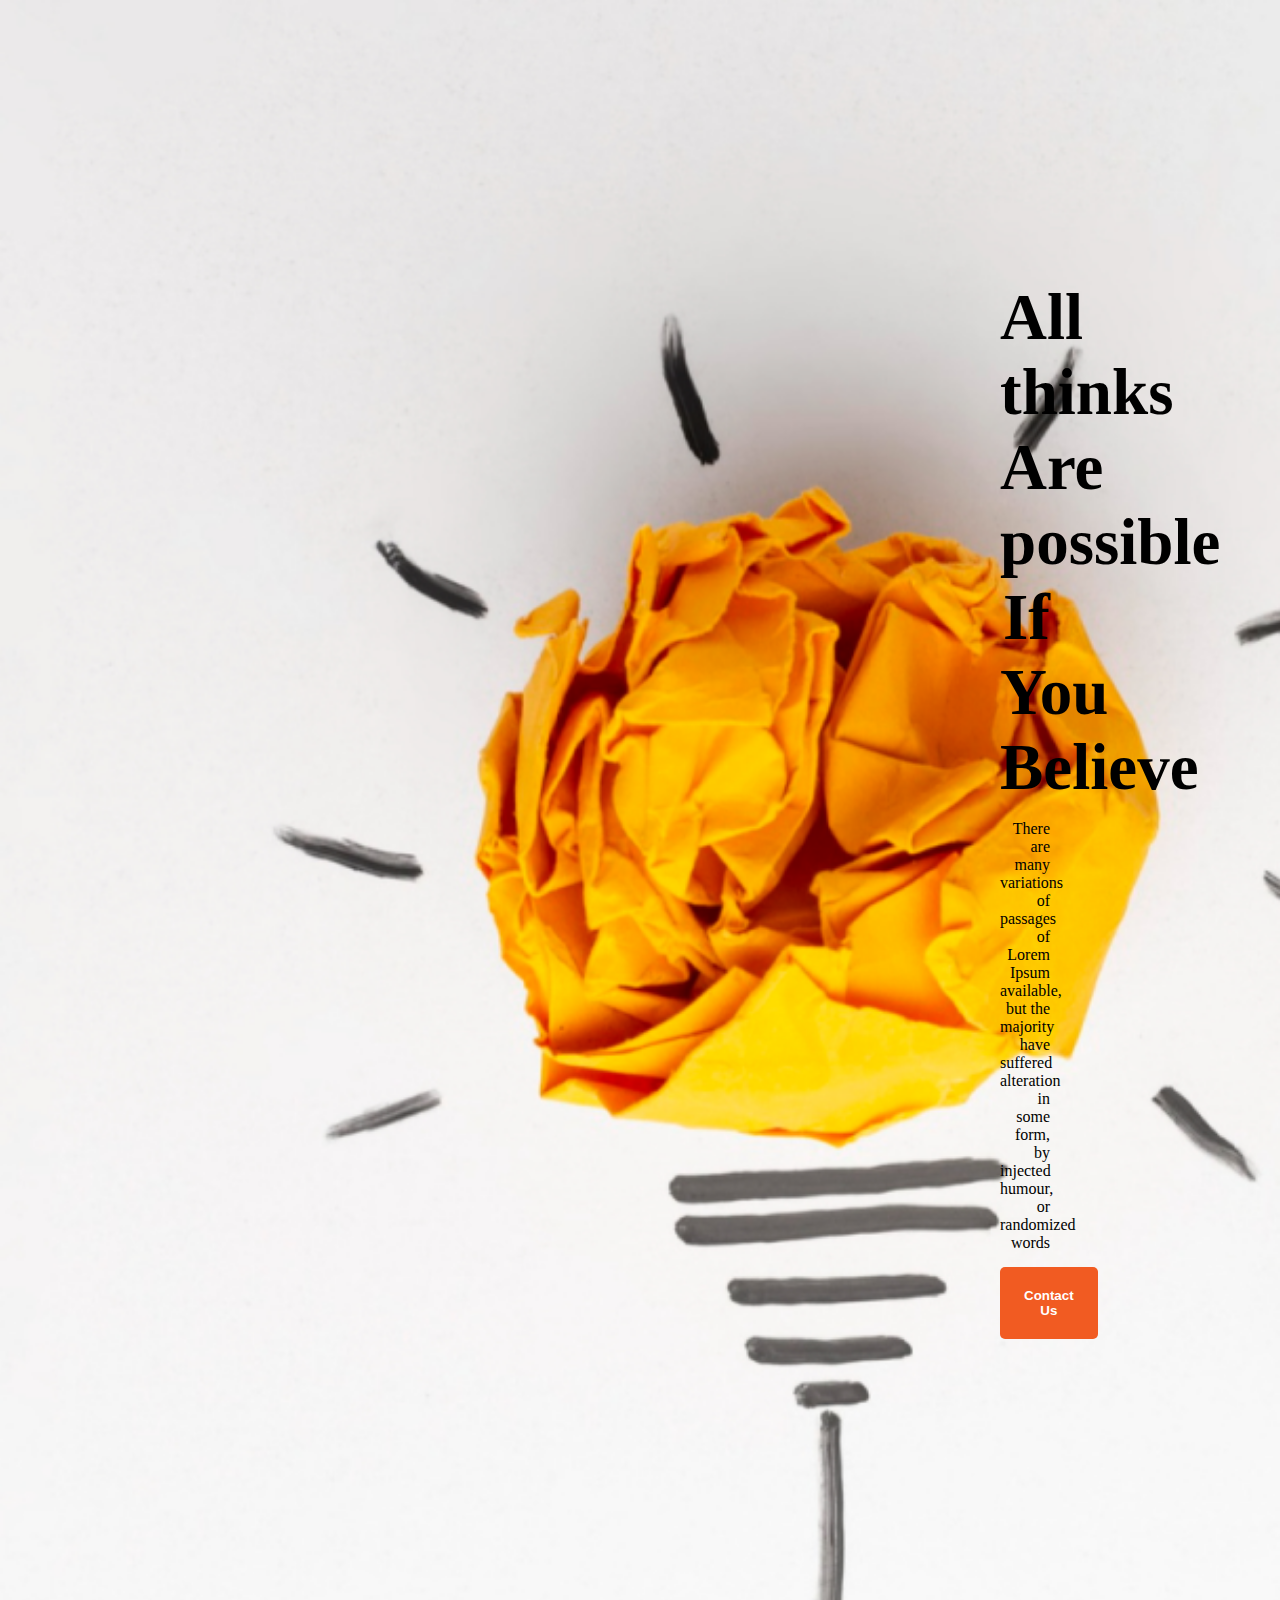
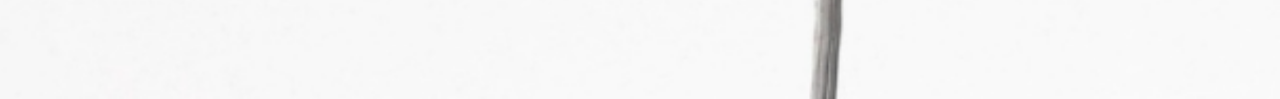
==== index.html @ 91024b6a "added index" ====
<!DOCTYPE html>
<html lang="en">
<head>
    <meta charset="UTF-8">
    <meta http-equiv="X-UA-Compatible" content="IE=edge">
    <meta name="viewport" content="width=device-width, initial-scale=1.0">
    <title>New Me</title>
    <link rel="stylesheet" href="new-year-style.css">
</head>
<body>
    <!-- Banner start -->
   <header>
        <div class="banner">
            <h1 class="bnr-title">All thinks Are possible</h1>
            <h1 class="bnr-title">If You Believe</h1>
            <p class="bnr-description">There are many variations of passages of Lorem Ipsum available, but the majority have suffered alteration in some form, by injected humour, or randomized words</p>
            <button class="bnr-btn">Contact Us</button>
        </div>
   </header>
</body>
</html>
---- new-year-style.css ----
* {
    margin: 0;
    padding: 0;
}

header {
    background-image: url(images/banner/banner1.png);
    background-size: cover;
}

.banner {
    display: flex;
    flex-direction: column;
    align-items: right;
    text-align: right;
    padding: 280px 230px 360px 1000px;
    /* border: solid black; */
}

.bnr-title {
    font-weight: 700;
    font-size: 65px;
    /* border: solid black; */
}

.bnr-description {
    font-weight: 400;
    font-size: 16px;
    padding-top: 15px;
    padding-bottom: 15px;
    /* border: solid black; */
}

.bnr-btn {
    text-decoration: none;
    color: #ffffff;
    background-color: #F15B22;
    border: none;
    border-radius: 5px;
    font-weight: 600;
    padding: 21px 24px;
    margin-left: auto;
}

.bnr-btn:hover {
    text-decoration: none;
    color: #ffffff;
    background-color: #8f82db;
    border: none;
    border-radius: 5px;
    font-weight: 600;
    padding: 21px 24px;
    margin-left: auto;
}
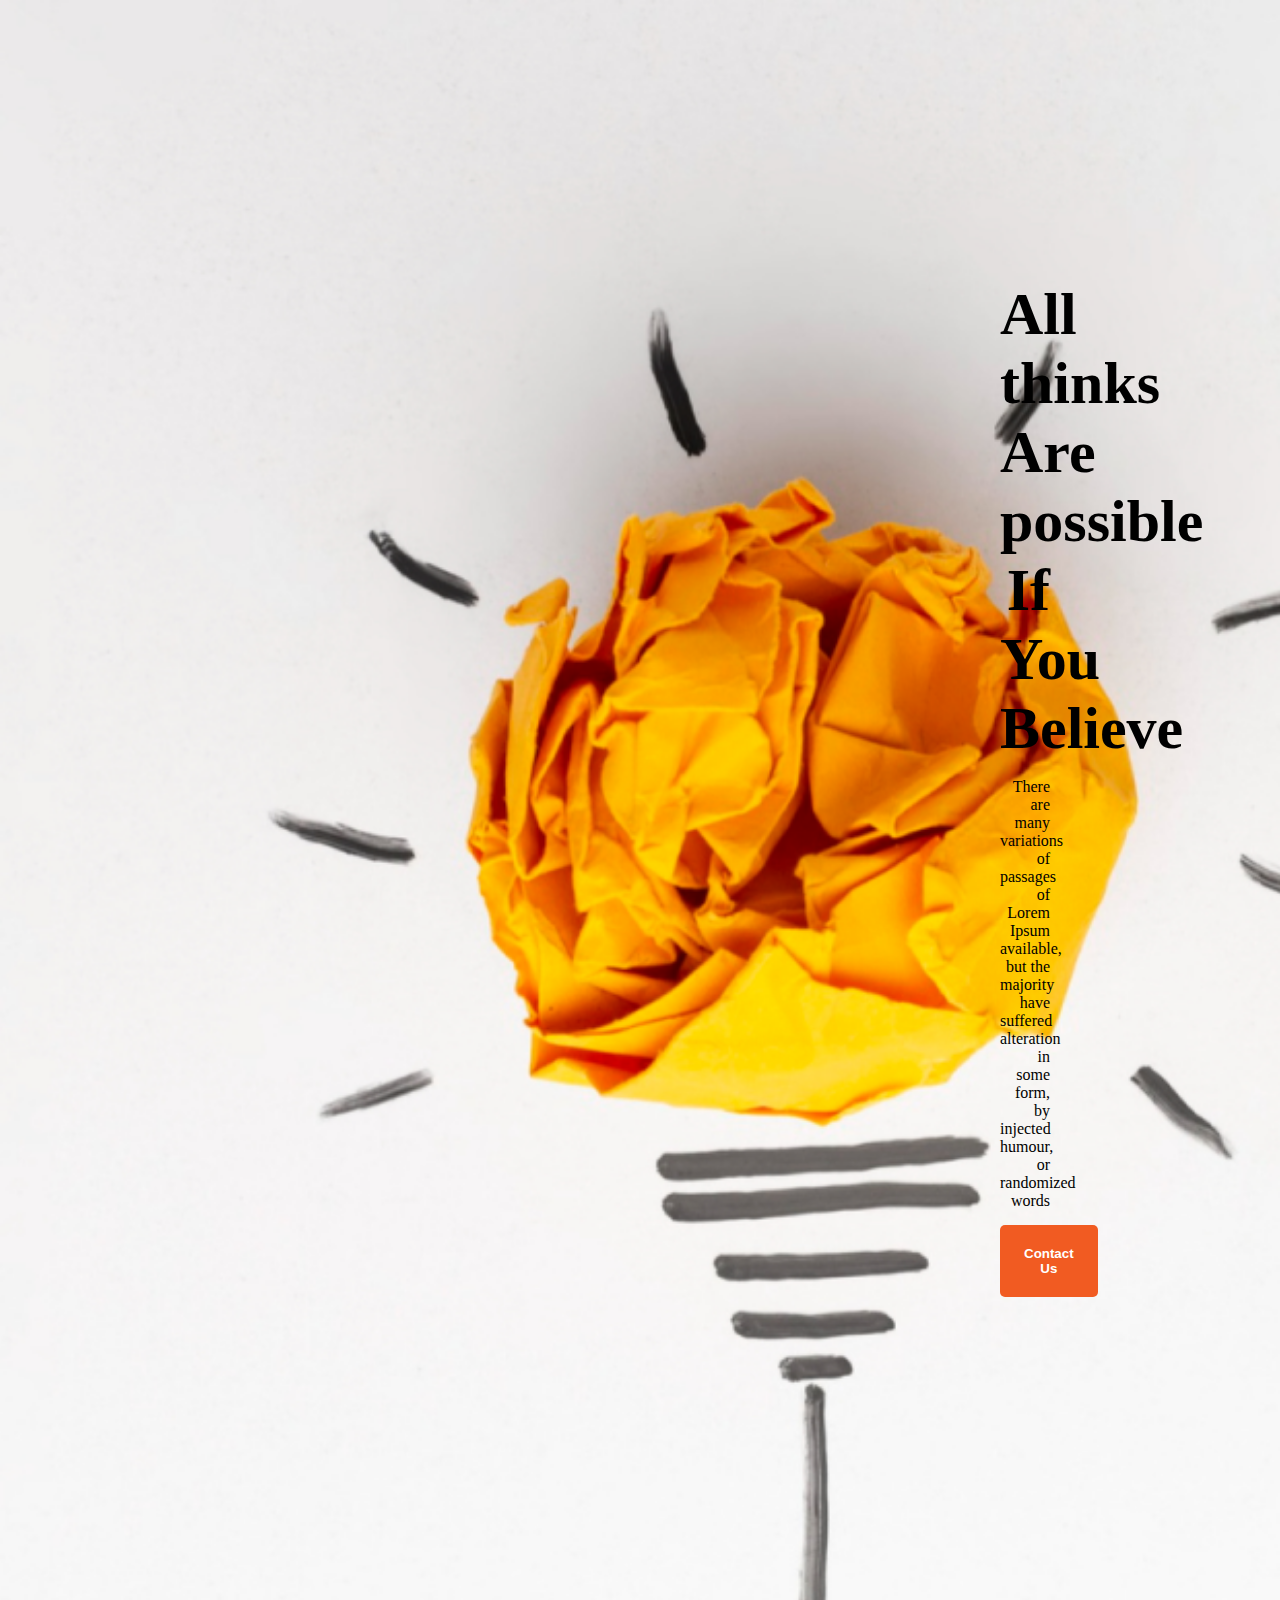
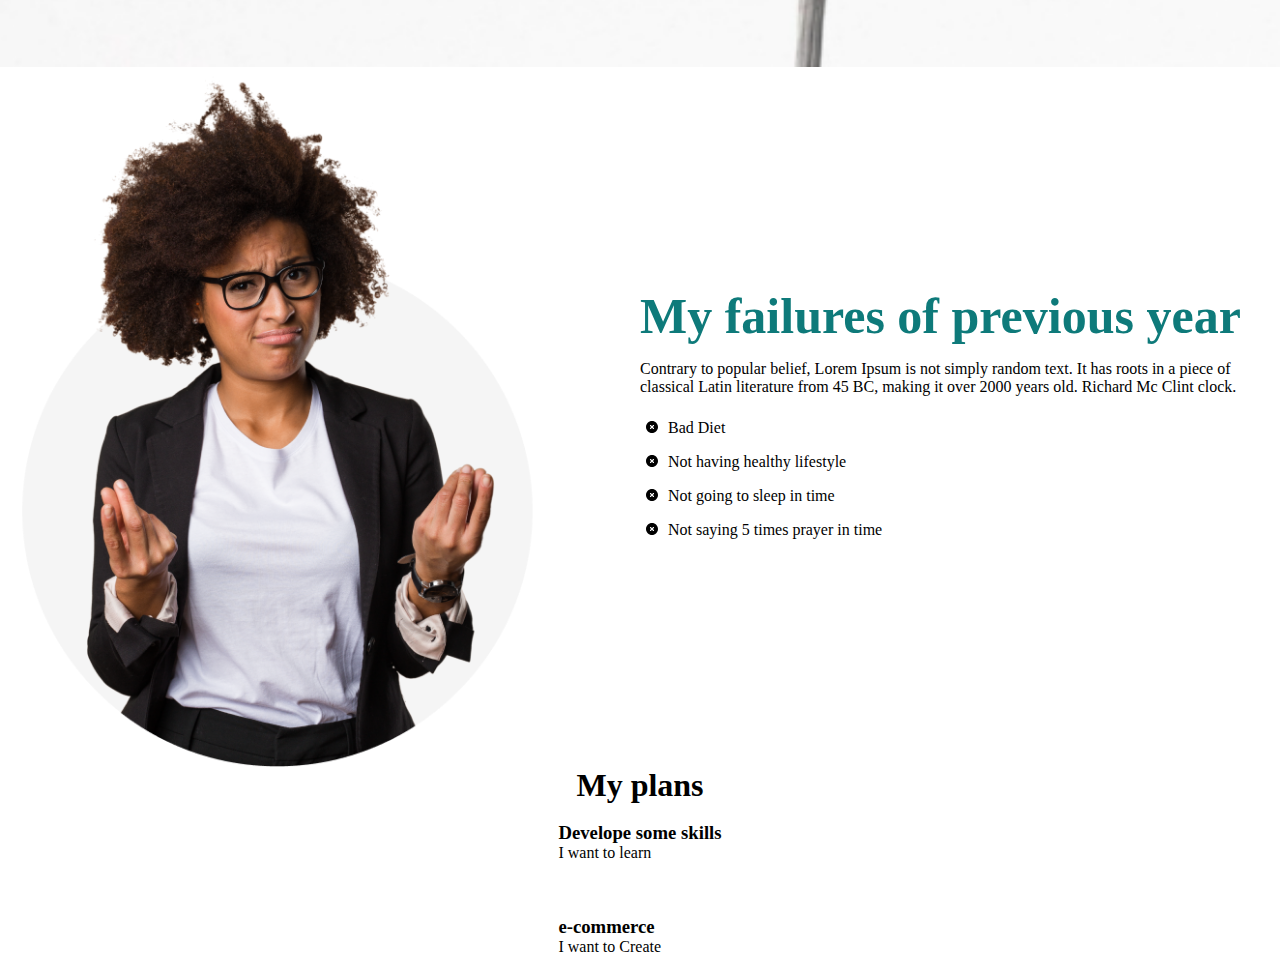
==== commit ad82042b: "working with plans & icons" ====
--- a/index.html
+++ b/index.html
@@ -1,5 +1,6 @@
 <!DOCTYPE html>
 <html lang="en">
+
 <head>
     <meta charset="UTF-8">
     <meta http-equiv="X-UA-Compatible" content="IE=edge">
@@ -7,15 +8,61 @@
     <title>New Me</title>
     <link rel="stylesheet" href="new-year-style.css">
 </head>
+
 <body>
     <!-- Banner start -->
-   <header>
+    <header>
         <div class="banner">
             <h1 class="bnr-title">All thinks Are possible</h1>
             <h1 class="bnr-title">If You Believe</h1>
-            <p class="bnr-description">There are many variations of passages of Lorem Ipsum available, but the majority have suffered alteration in some form, by injected humour, or randomized words</p>
+            <p class="bnr-description">There are many variations of passages of Lorem Ipsum available, but the majority
+                have suffered alteration in some form, by injected humour, or randomized words</p>
             <button class="bnr-btn">Contact Us</button>
         </div>
-   </header>
+    </header>
+    <section class="sec1">
+        <img src="images/person.png" class="person" alt="">
+        <div class="sec1-text">
+            <h2 class="sec1-title">My failures of previous year</h2>
+            <p class="sec1-para">
+                Contrary to popular belief, Lorem Ipsum is not simply random text. It has roots in a piece of classical
+                Latin literature from 45 BC, making it over 2000 years old. Richard Mc Clint clock.
+            </p>
+            <ul>
+                <li class="sec1-li"> <img src="images/icons/circle-xmark-solid.svg" alt="" class="Black-cross"> Bad Diet</li>
+                <li class="sec1-li"> <img src="images/icons/circle-xmark-solid.svg" alt="" class="Black-cross"> Not having healthy lifestyle</li>
+                <li class="sec1-li"> <img src="images/icons/circle-xmark-solid.svg" alt="" class="Black-cross"> Not going to sleep in time</li>
+                <li class="sec1-li"> <img src="images/icons/circle-xmark-solid.svg" alt="" class="Black-cross"> Not saying 5 times prayer in time</li>
+            </ul>
+        </div>
+    </section>
+    <section class="section2">
+        <h1>My plans</h1>
+        <div class="sec2-plans">
+            <div class="sec2-card">
+                <img src="" alt="">
+                <h3>Develope some skills</h3>
+                <p>I want to learn</p>
+            </div>
+            <div class="sec2-card">
+                <img src="" alt="">
+                <h3></h3>
+                <p></p>
+            </div>
+            <div class="sec2-card">
+                <img src="" alt="">
+                <h3></h3>
+                <p></p>
+            </div>
+            <div class="sec2-card">
+                <img src="" alt="">
+                <h3>e-commerce</h3>
+                <p>I want to Create</p>
+            </div>
+        </div>
+
+    </section>
+
 </body>
+
 </html>--- a/new-year-style.css
+++ b/new-year-style.css
@@ -13,13 +13,13 @@
     flex-direction: column;
     align-items: right;
     text-align: right;
-    padding: 280px 230px 360px 1000px;
+    padding: 280px 230px 370px 1000px;
     /* border: solid black; */
 }
 
 .bnr-title {
     font-weight: 700;
-    font-size: 65px;
+    font-size: 60px;
     /* border: solid black; */
 }
 
@@ -51,4 +51,58 @@
     font-weight: 600;
     padding: 21px 24px;
     margin-left: auto;
+}
+
+/* working with section 1 */
+
+.sec1 {
+    display: flex;
+    justify-content: center;
+    align-items: center;
+    gap: 90px;
+    /* border: solid blueviolet; */
+}
+
+.person{
+    width: 550px;
+}
+
+.sec1-title {
+    font-weight: 700;
+    font-size: 50px;
+    color: rgb(14, 122, 122);
+    /* border: solid blue; */
+}
+
+.sec1-text{
+    display: flex;
+    flex-direction: column;
+    width: 700px;
+    /* border: solid black; */
+}
+
+.sec1-para{
+    padding: 15px 0px;
+}
+
+ul li{
+    list-style: none;
+}
+
+.sec1-li{
+    padding: 8px 0;
+}
+
+.Black-cross{
+    width: 12px;
+    padding: 0 6px ;
+}
+
+/* Section2 (my plans) */
+
+.section2{
+    display: flex;
+    flex-direction: column;
+    justify-content: center;
+    align-items: center;
 }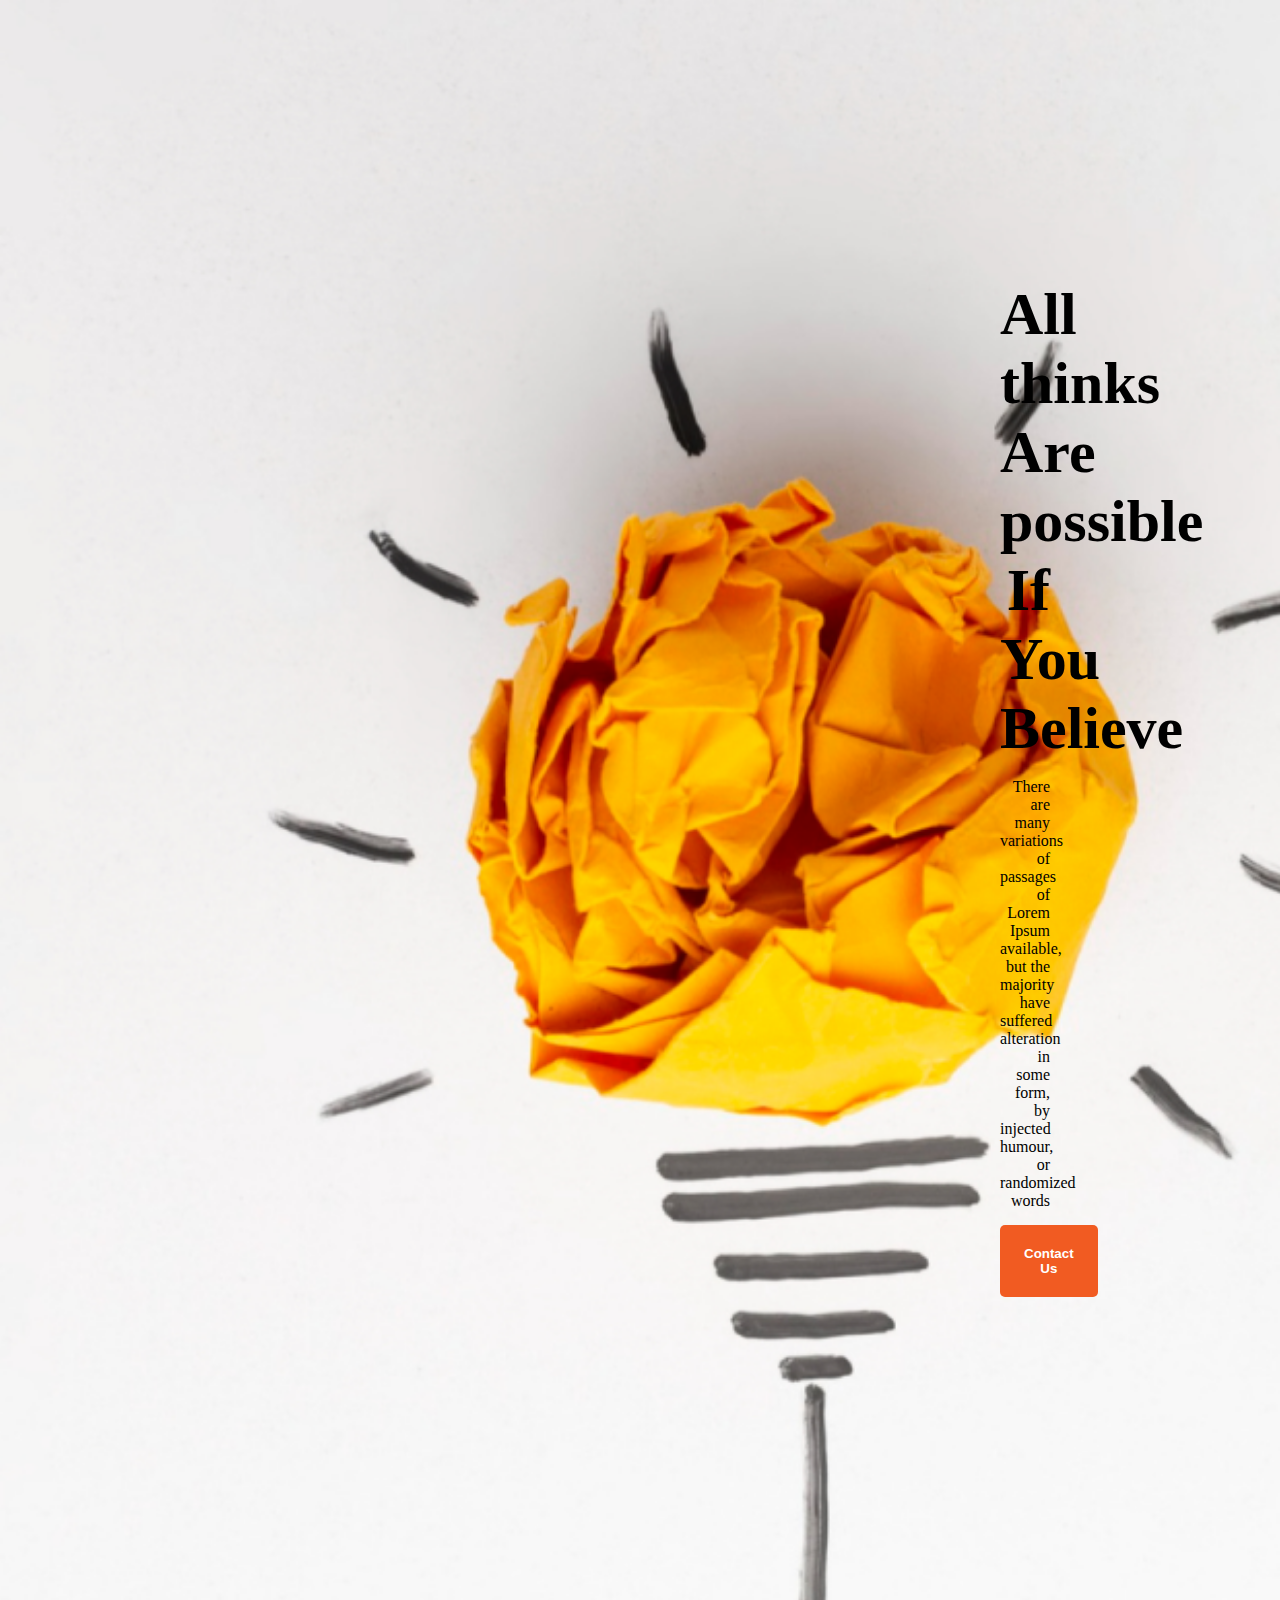
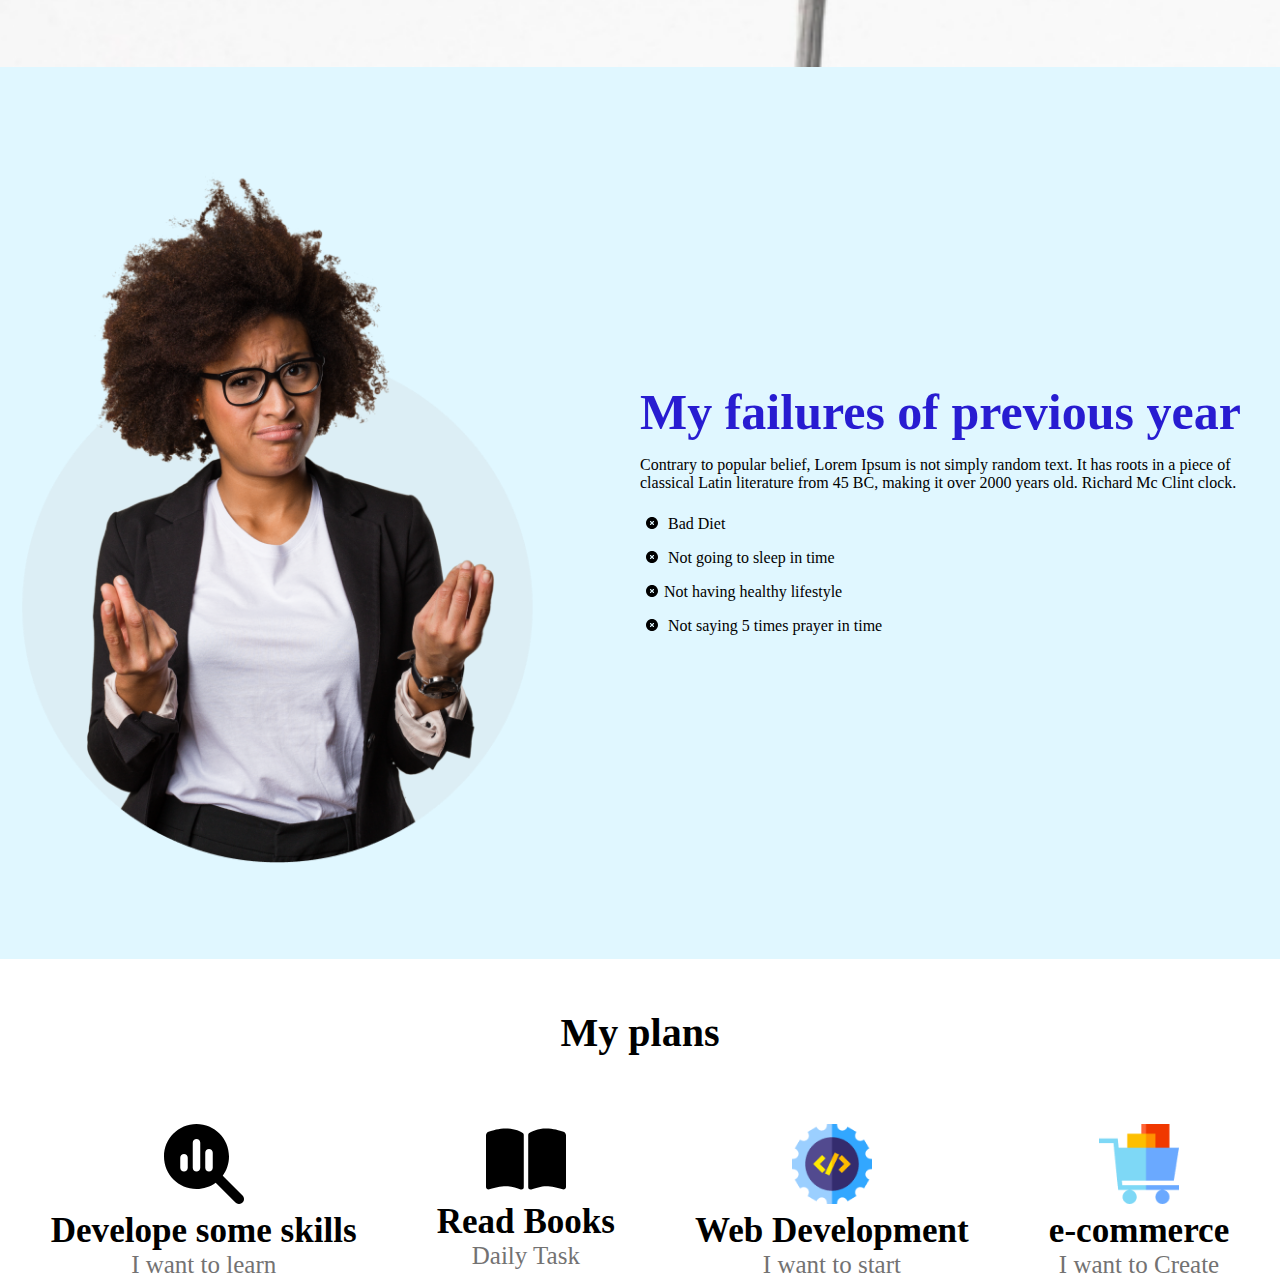
==== commit c1da3297: "Plans done" ====
--- a/index.html
+++ b/index.html
@@ -30,37 +30,36 @@
             </p>
             <ul>
                 <li class="sec1-li"> <img src="images/icons/circle-xmark-solid.svg" alt="" class="Black-cross"> Bad Diet</li>
-                <li class="sec1-li"> <img src="images/icons/circle-xmark-solid.svg" alt="" class="Black-cross"> Not having healthy lifestyle</li>
                 <li class="sec1-li"> <img src="images/icons/circle-xmark-solid.svg" alt="" class="Black-cross"> Not going to sleep in time</li>
+                <li class="sec1-li"> <img src="images/icons/circle-xmark-solid.svg" alt="" class="Black-cross">Not having healthy lifestyle </li>
                 <li class="sec1-li"> <img src="images/icons/circle-xmark-solid.svg" alt="" class="Black-cross"> Not saying 5 times prayer in time</li>
             </ul>
         </div>
     </section>
     <section class="section2">
-        <h1>My plans</h1>
+        <h1 class="sec-title">My plans</h1>
         <div class="sec2-plans">
             <div class="sec2-card">
-                <img src="" alt="">
+                <img src="images/icons/magnifying-glass-chart-solid.svg" class="plan-ico" alt="">
                 <h3>Develope some skills</h3>
                 <p>I want to learn</p>
             </div>
             <div class="sec2-card">
-                <img src="" alt="">
-                <h3></h3>
-                <p></p>
+                <img src="images/icons/book-open-solid.svg" class="plan-ico" alt="">
+                <h3>Read Books</h3>
+                <p>Daily Task</p>
             </div>
             <div class="sec2-card">
-                <img src="" alt="">
-                <h3></h3>
-                <p></p>
+                <img src="images/icons/web.png" class="plan-ico" alt="">
+                <h3>Web Development</h3>
+                <p>I want to start</p>
             </div>
             <div class="sec2-card">
-                <img src="" alt="">
+                <img src="images/icons/ecom.png" class="plan-ico" alt="">
                 <h3>e-commerce</h3>
                 <p>I want to Create</p>
             </div>
         </div>
-
     </section>
 
 </body>
--- a/new-year-style.css
+++ b/new-year-style.css
@@ -60,6 +60,8 @@
     justify-content: center;
     align-items: center;
     gap: 90px;
+    padding: 6em 0;
+    background-color: rgb(224, 247, 255);
     /* border: solid blueviolet; */
 }
 
@@ -70,7 +72,7 @@
 .sec1-title {
     font-weight: 700;
     font-size: 50px;
-    color: rgb(14, 122, 122);
+    color: rgb(40, 28, 209);
     /* border: solid blue; */
 }
 
@@ -105,4 +107,33 @@
     flex-direction: column;
     justify-content: center;
     align-items: center;
+    margin-top: 50px;
+    /* border: solid black; */
+}
+
+.sec2-plans{
+    display: flex;
+    gap: 5em;
+}
+
+.sec-title{
+    font-weight: 700;
+    font-size: 40px;
+    padding-bottom: 1.7em;
+}
+
+.sec2-card{
+    text-align: center;
+    font-size: 30px;
+    font-weight: 700;
+}
+
+.sec2-card p{
+    font-weight: 400;
+    font-size: 25px;
+    color: #737272;
+}
+
+.plan-ico{
+    width: 80px;
 }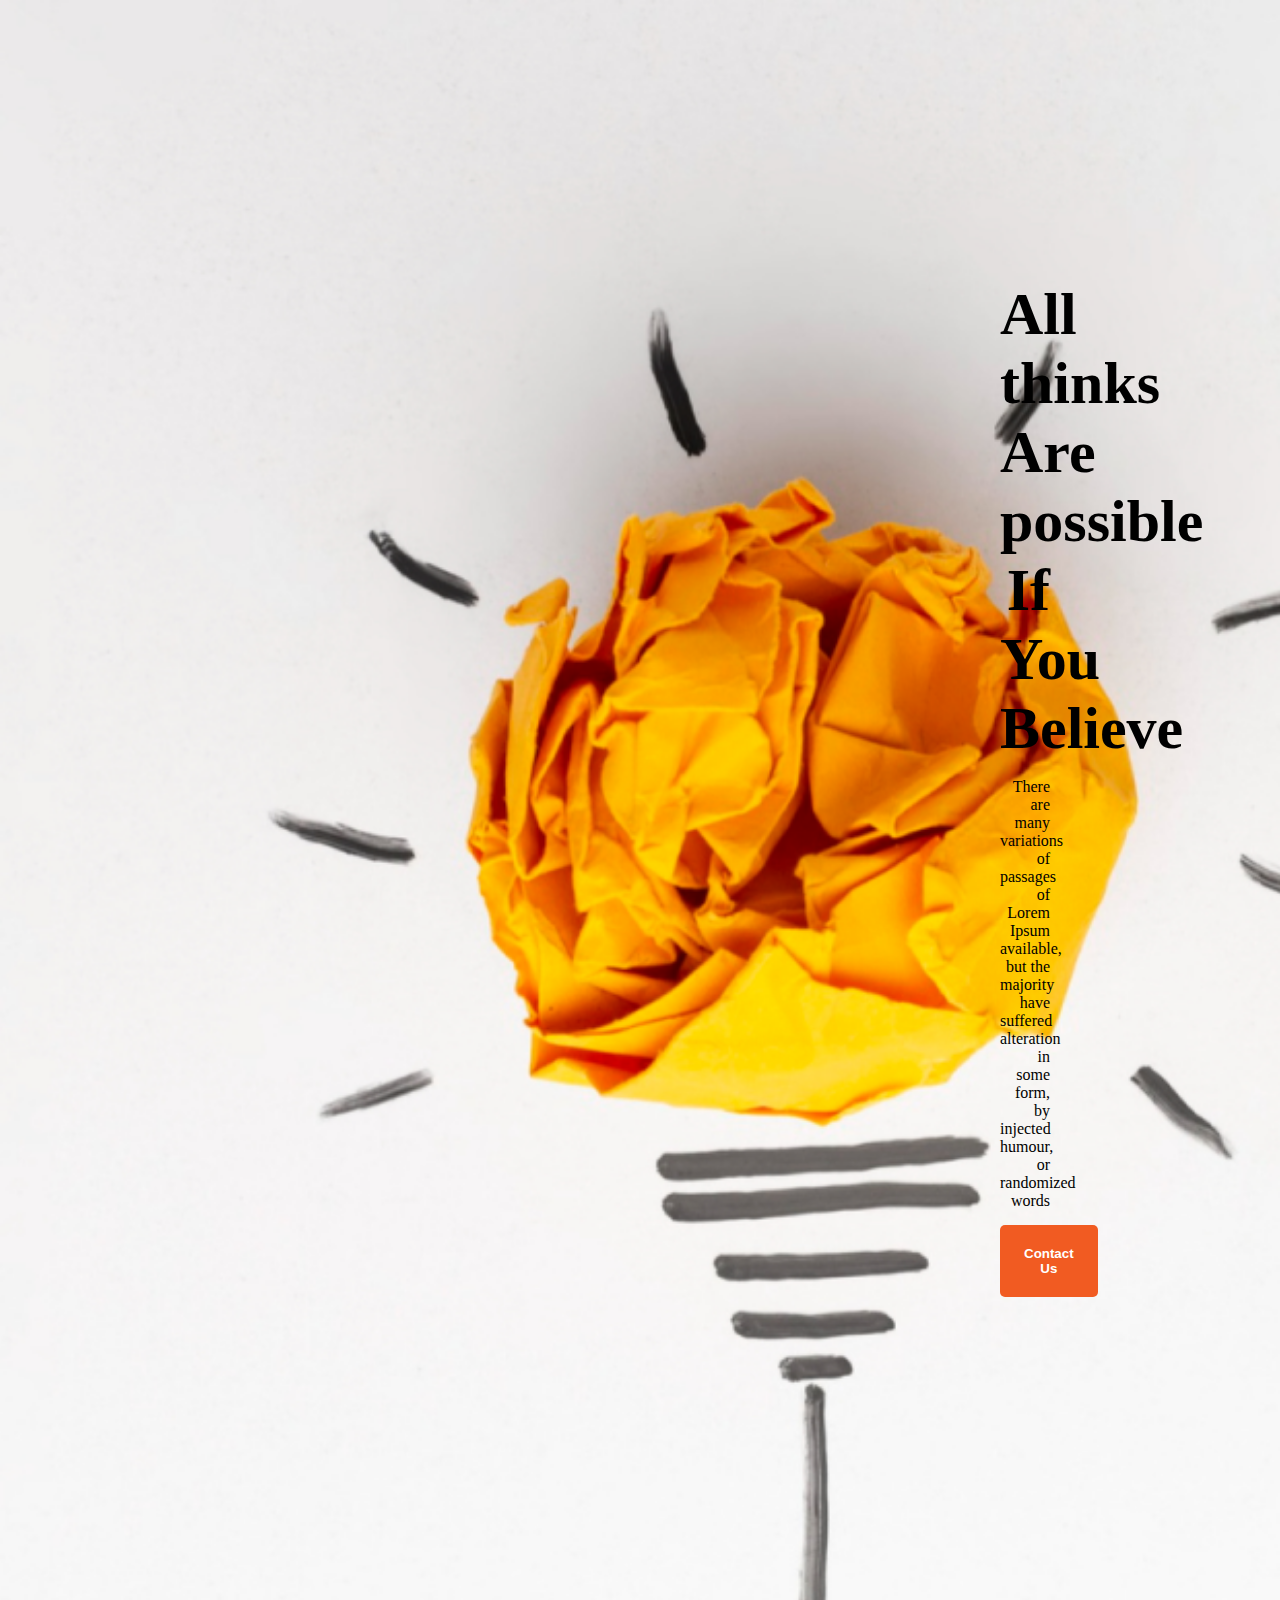
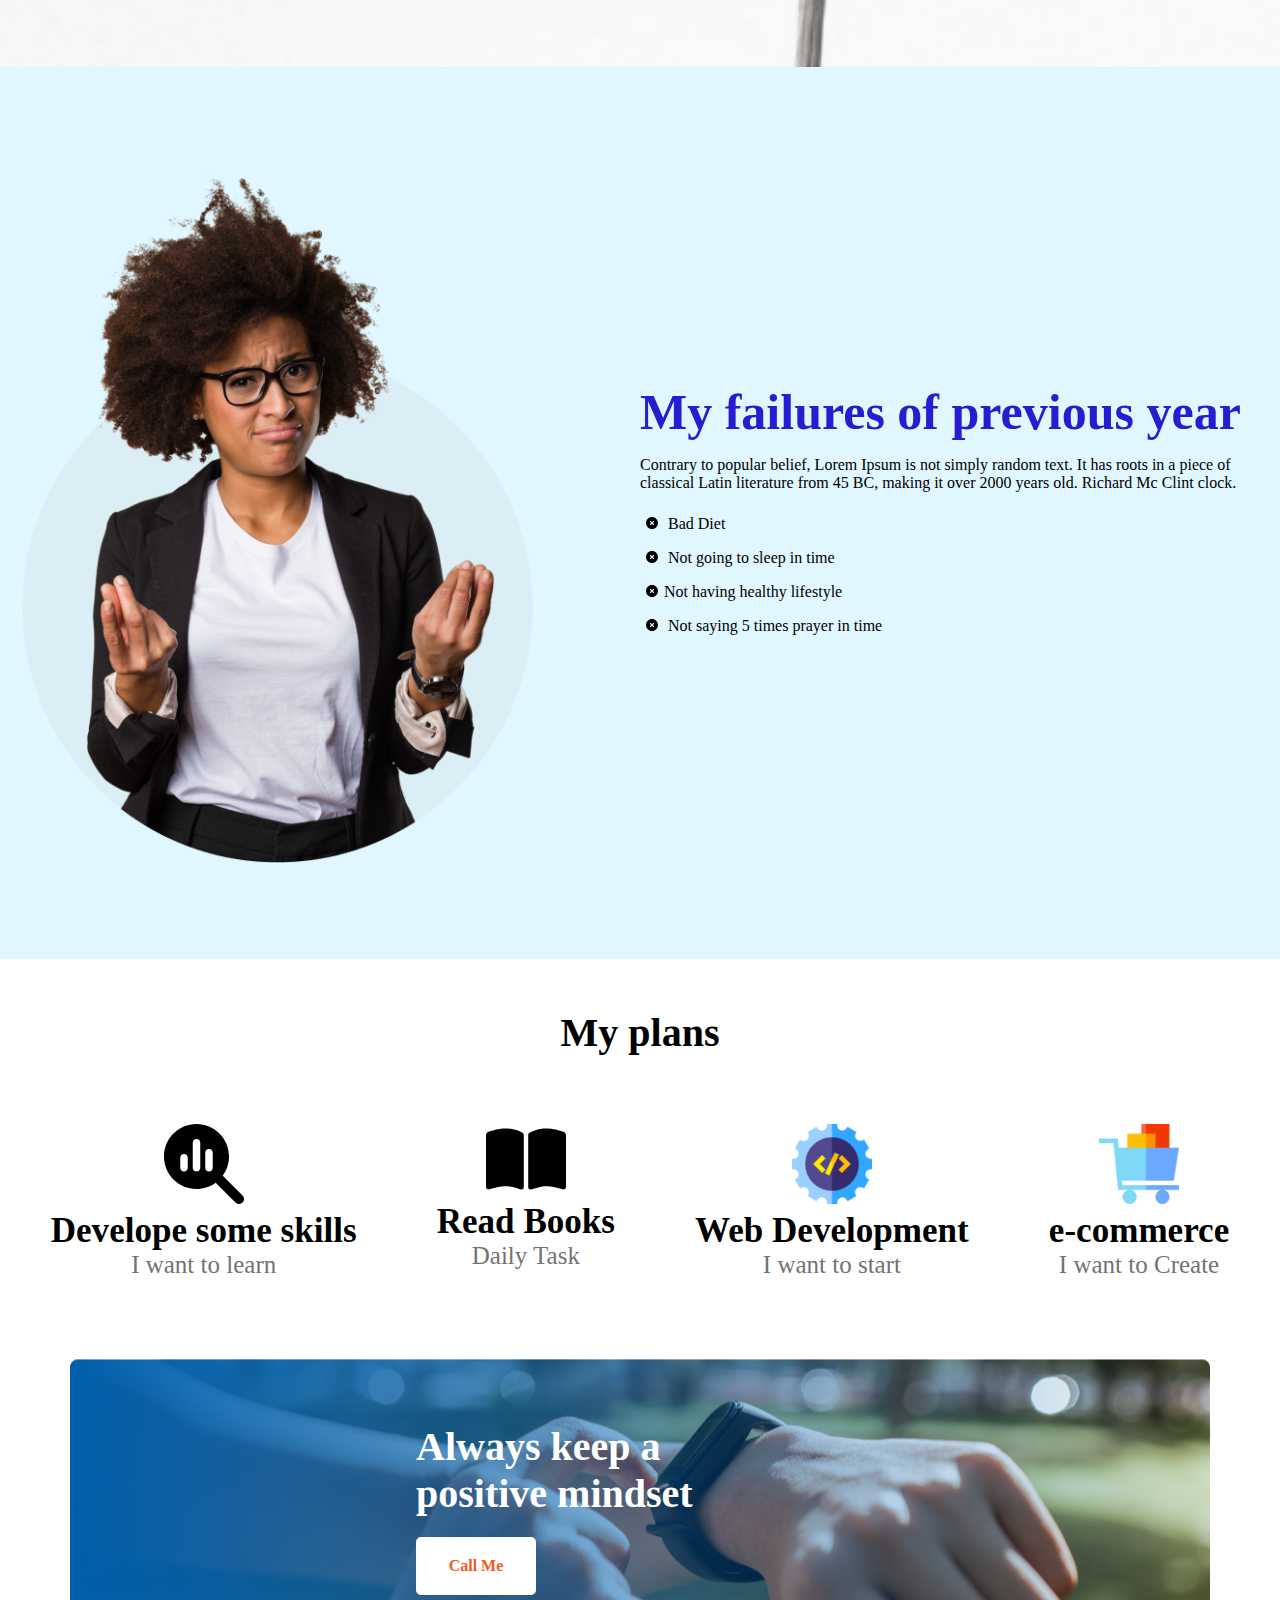
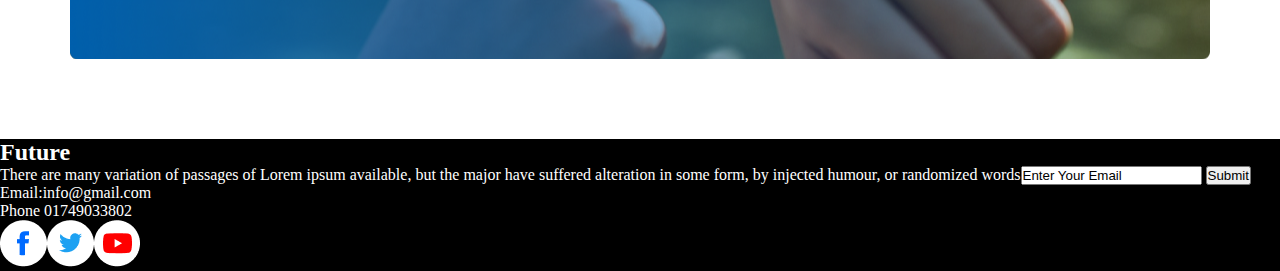
==== commit c987cfe7: "Working with footer" ====
--- a/index.html
+++ b/index.html
@@ -61,7 +61,29 @@
             </div>
         </div>
     </section>
-
+    <section class="sec3">
+        <h1 class="sec3-title">
+            Always keep a positive mindset
+        </h1>
+        <a href="#" class="sec3-btn">Call Me</a>
+    </section>
+<footer class="foot">
+    <div class="contact">
+        <h2>Future</h2>
+        <p>There are many variation of passages of Lorem ipsum available, but the major have suffered alteration in some form, by injected humour, or randomized words</p>
+        <p>Email:info@gmail.com</p>
+        <p>Phone 01749033802</p>
+        <ul class="ftr-ico-list">
+            <li><img src="images/icons/fb.png" alt=""></li>
+            <li><img src="images/icons/twitter.png" alt=""></li>
+            <li><img src="images/icons/youtube.png" alt=""></li>
+        </ul>
+    </div>
+    <div class="subscription">
+        <h2>Subscribe</h2>
+        <input type="box" value="Enter Your Email">
+        <button>Submit</button>
+    </div>
+</footer>
 </body>
-
 </html>--- a/new-year-style.css
+++ b/new-year-style.css
@@ -136,4 +136,71 @@
 
 .plan-ico{
     width: 80px;
+}
+
+/* working with section 3 */
+
+.sec3{
+    margin-top: 5rem;
+    margin-bottom: 5rem ;
+    height: 300px;
+    border-radius: 5px;
+    display: flex;
+    flex-direction: column;
+    justify-content: center;
+    background-image:  url(images/gradient1.png) , url(images/watch.png);
+    background-repeat: no-repeat;
+    background-position: center;
+    background-size: auto;
+    padding-left: 26em;
+    /* border: solid black; */
+}
+
+.sec3-title{
+    width: 380px;
+    font-weight: 700;
+    font-size: 40px;
+    color:white;
+}
+
+.sec3-btn{
+    width: 7.5em;
+    text-decoration: none;
+    color: #F15B22;
+    background-color: #ffffff;
+    /* border: 1px solid #F15B22; */
+    padding: 20px 0;
+    border-radius: 5px;
+    font-weight: 600;
+    margin-top: 20px;
+    text-align: center;
+}
+
+.sec3-btn:hover{
+    width: 7.5em;
+    text-decoration: none;
+    color: white;
+    background-color: #F15B22;
+    /* border: 1px solid ; */
+    padding: 20px 0;
+    border-radius: 5px;
+    font-weight: 600;
+    margin-top: 20px;
+    text-align: center;
+}
+
+.foot{
+    display: flex;
+    background-color: black;
+}
+ .contact{
+    color: white;
+ }
+
+.ftr-ico-list{
+    display: flex;
+}
+
+.ftr-ico-list li{
+    list-style: none;
 }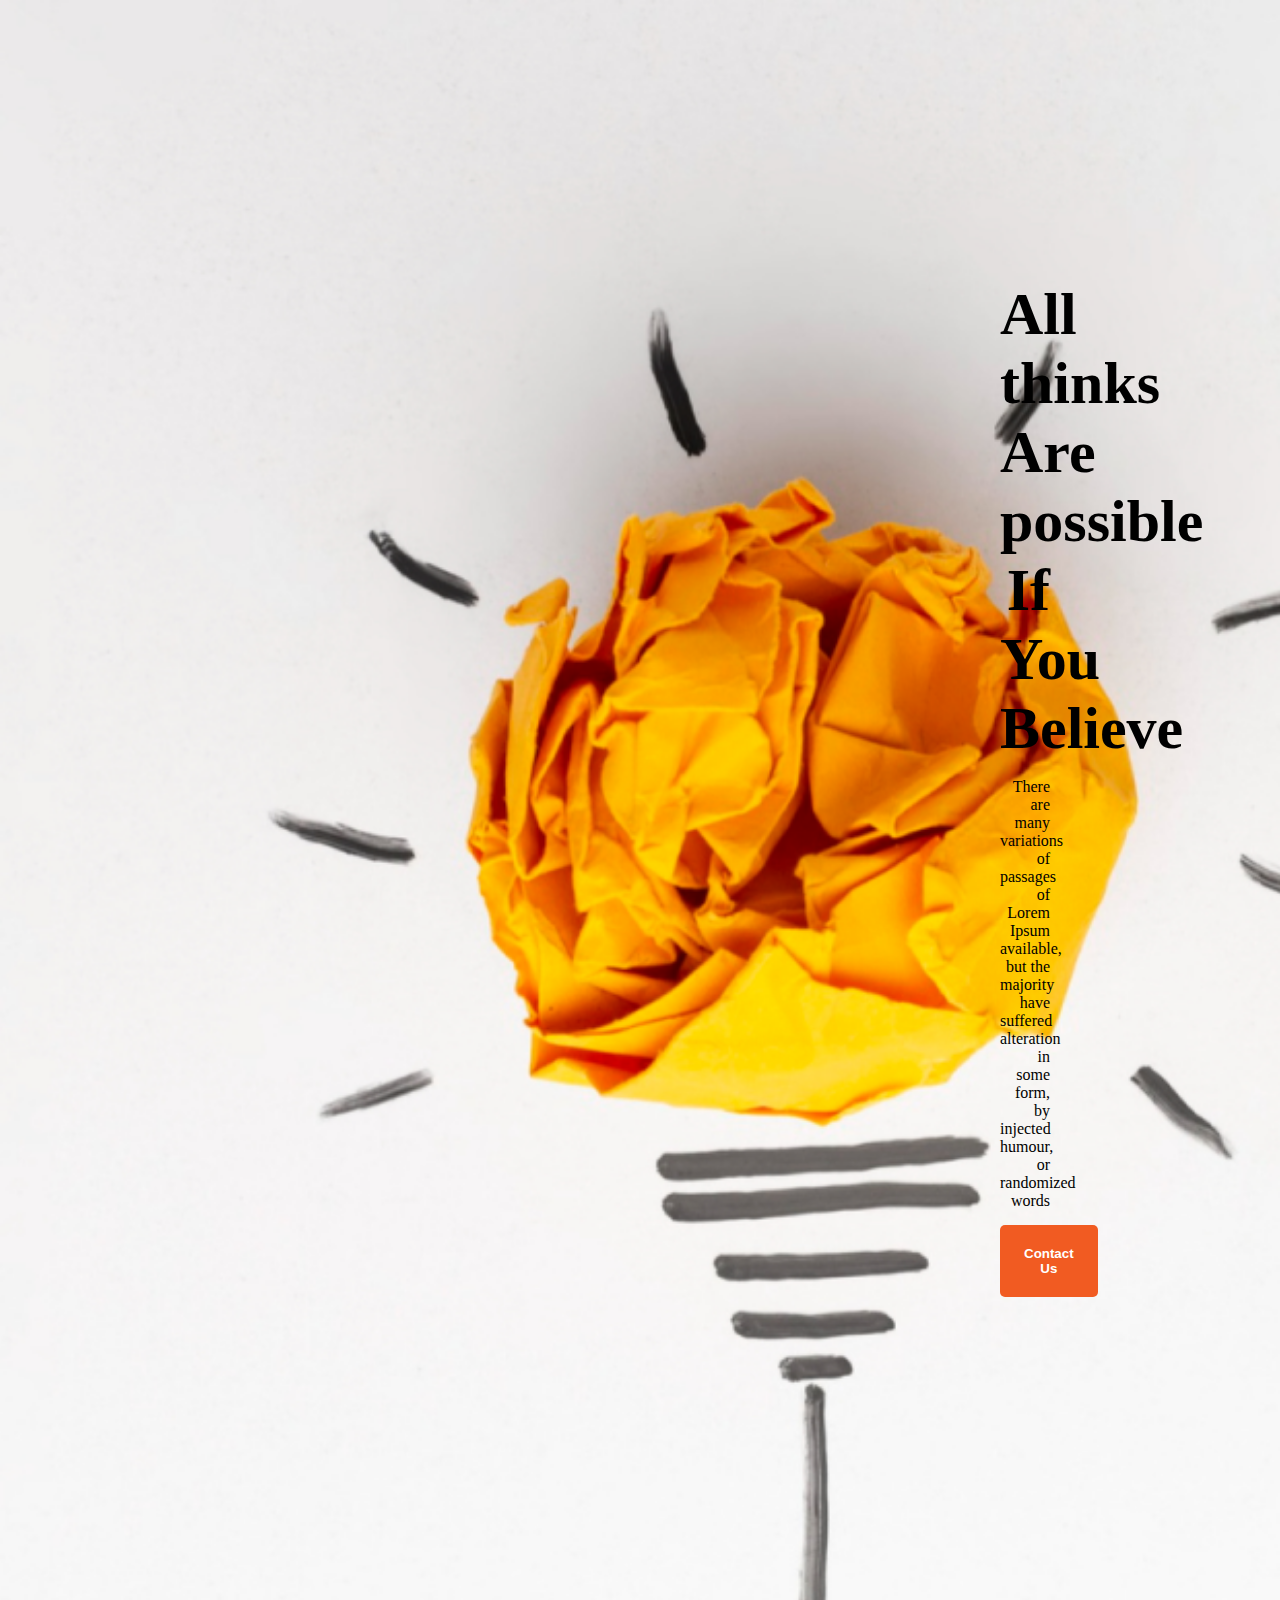
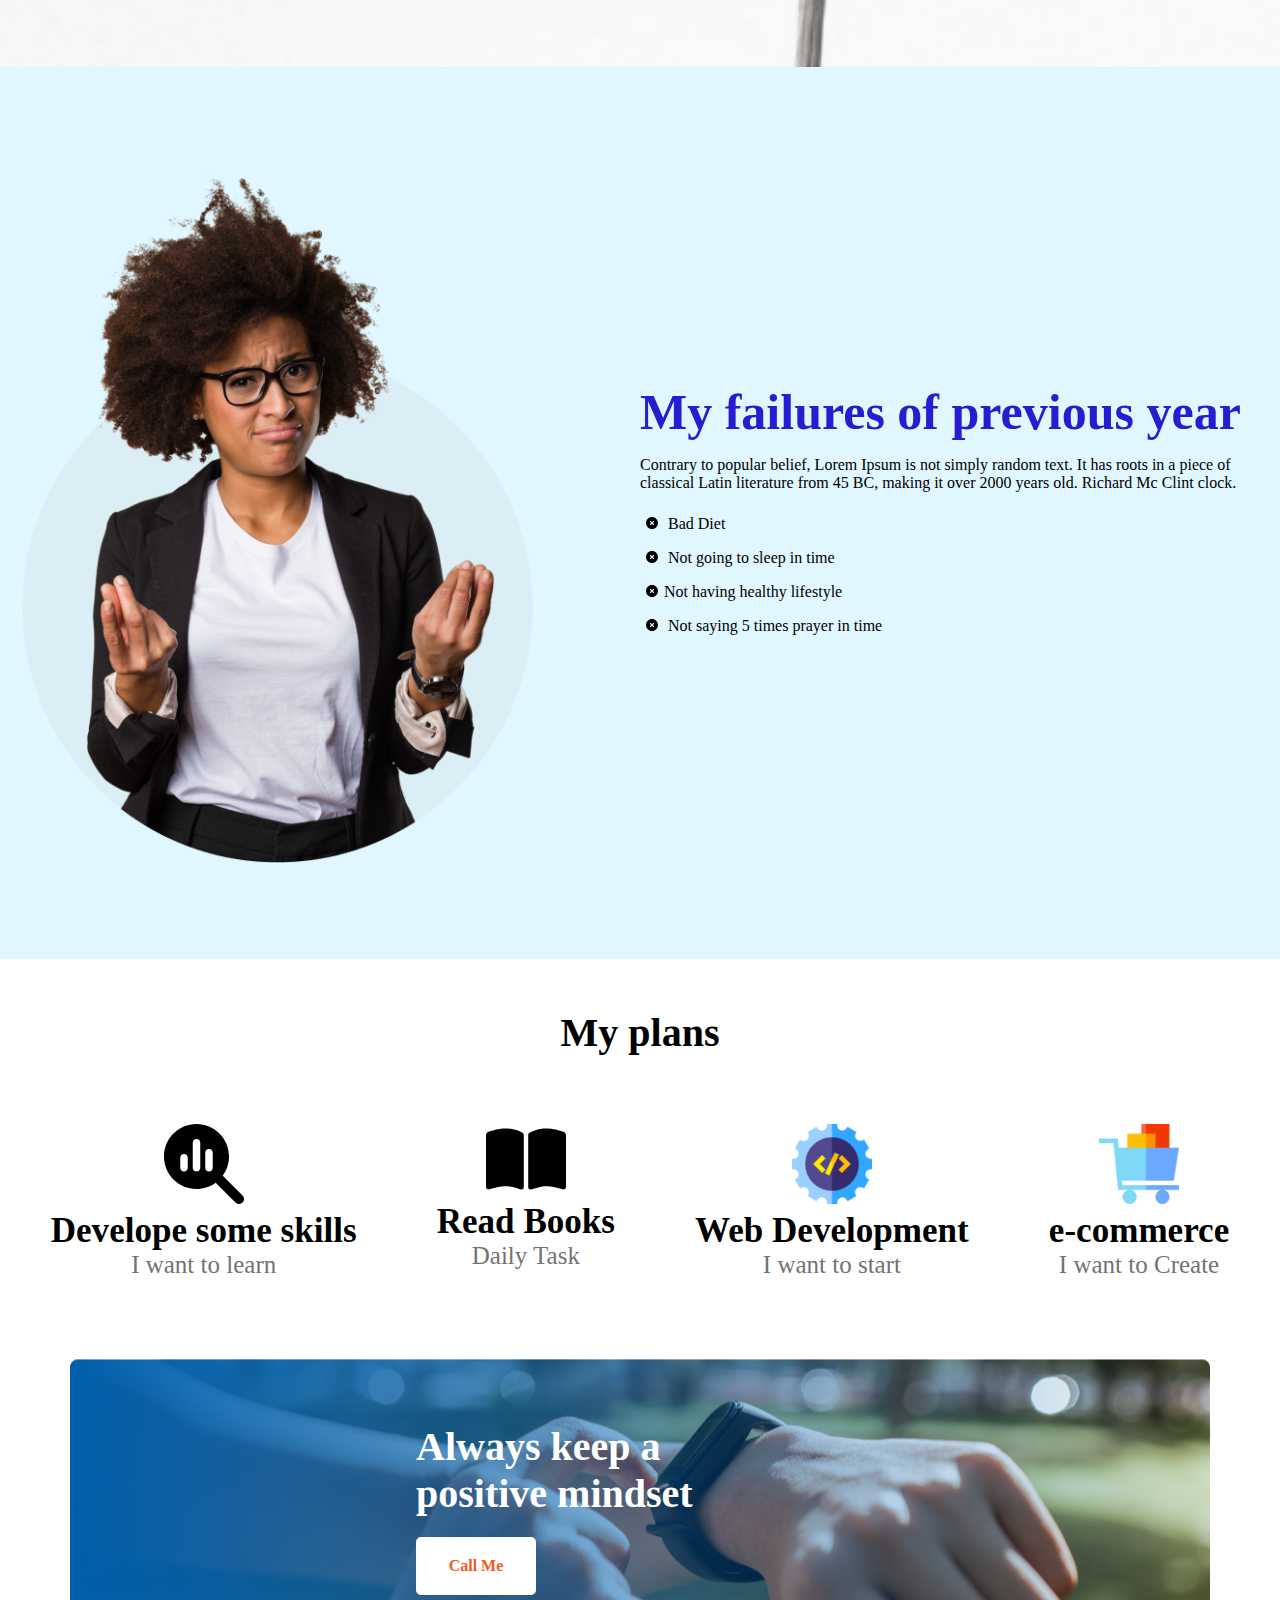
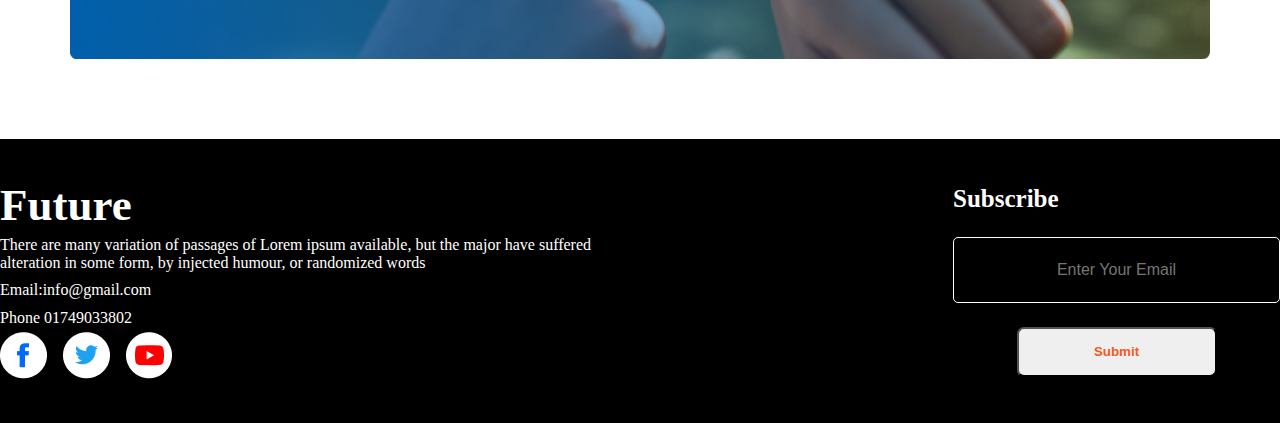
==== commit ea0b97e4: "Done with it" ====
--- a/index.html
+++ b/index.html
@@ -80,9 +80,9 @@
         </ul>
     </div>
     <div class="subscription">
-        <h2>Subscribe</h2>
-        <input type="box" value="Enter Your Email">
-        <button>Submit</button>
+        <h2 class="sub-title">Subscribe</h2>
+        <input type="box" placeholder="Enter Your Email" class="email-box">
+        <button class="sub-btn">Submit</button>
     </div>
 </footer>
 </body>
--- a/new-year-style.css
+++ b/new-year-style.css
@@ -192,15 +192,75 @@
 .foot{
     display: flex;
     background-color: black;
+    justify-content: center;
+    align-items: center;
+    padding: 2.5em 0;
+    gap: 20em;
+
 }
  .contact{
     color: white;
+    width: 650px;
  }
 
+ .contact h2{
+    font-size: 45px;
+ }
+
+ .contact p {
+    padding: 0.3em 0;
+ }
+
 .ftr-ico-list{
     display: flex;
+    gap: 1em;
 }
 
 .ftr-ico-list li{
     list-style: none;
+}
+
+.subscription{
+    display: flex;
+    flex-direction: column;
+    color: white;
+}
+
+.sub-title{
+    font-weight: 700;
+    font-size: 25px;
+}
+
+.email-box{
+    width: 325px;
+    height: 64px;
+    align-items: center;
+    text-align: center;
+    margin: 1.5em 0;
+    border-radius: 5px;
+    border: solid 1px white;
+    background-color: black;
+    color: white;
+    font-size: 16px;
+}
+
+.sub-btn{
+    margin-left: auto;
+    margin-right: auto;
+    width: 200px;
+    height: 50px;
+    border-radius: 7px;
+    color: #F15B22;
+    font-weight: 700;
+}
+
+.sub-btn:hover{
+    margin-left: auto;
+    margin-right: auto;
+    width: 200px;
+    height: 50px;
+    border-radius: 7px;
+    background-color: #F15B22;
+    color: white;
+    font-weight: 700;
 }